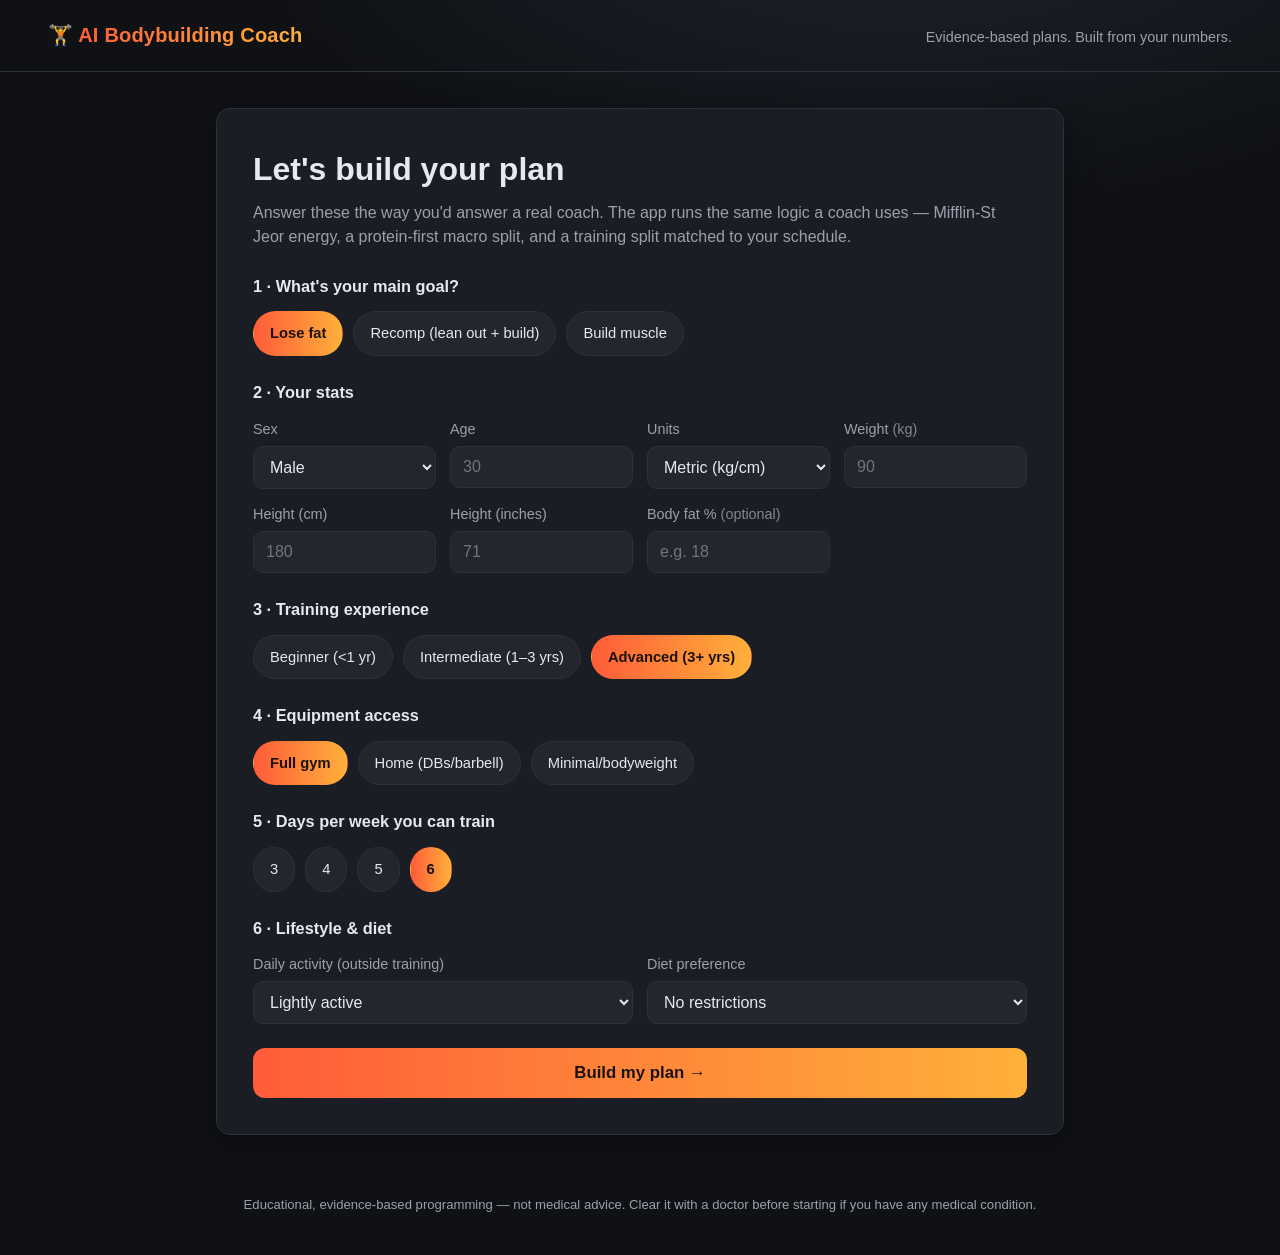
==== index.html @ 111cf2fb "Add interactive coaching app that runs the plan logic from user input Build a runnable web app on to" ====
<!DOCTYPE html>
<html lang="en">
  <head>
    <meta charset="UTF-8" />
    <meta name="viewport" content="width=device-width, initial-scale=1.0" />
    <title>AI Bodybuilding Coach</title>
    <meta
      name="description"
      content="A professional bodybuilding coach in your browser — answer a few questions and get a personalized fat-loss / muscle plan."
    />
    <link
      rel="icon"
      href="data:image/svg+xml,<svg xmlns='http://www.w3.org/2000/svg' viewBox='0 0 100 100'><text y='.9em' font-size='90'>🏋️</text></svg>"
    />
    <link rel="stylesheet" href="styles.css" />
  </head>
  <body>
    <header class="topbar">
      <div class="brand">🏋️ <span>AI Bodybuilding Coach</span></div>
      <div class="tagline">Evidence-based plans. Built from your numbers.</div>
    </header>

    <main class="container">
      <!-- ===================== INTAKE FORM ===================== -->
      <section id="intake" class="card">
        <h1>Let's build your plan</h1>
        <p class="subtitle">
          Answer these the way you'd answer a real coach. The app runs the same
          logic a coach uses — Mifflin-St Jeor energy, a protein-first macro
          split, and a training split matched to your schedule.
        </p>

        <form id="coachForm" novalidate>
          <!-- Goal -->
          <fieldset>
            <legend>1 · What's your main goal?</legend>
            <div class="chips" data-field="goal">
              <label><input type="radio" name="goal" value="cut" checked /><span>Lose fat</span></label>
              <label><input type="radio" name="goal" value="recomp" /><span>Recomp (lean out + build)</span></label>
              <label><input type="radio" name="goal" value="gain" /><span>Build muscle</span></label>
            </div>
          </fieldset>

          <!-- Body stats -->
          <fieldset>
            <legend>2 · Your stats</legend>
            <div class="grid">
              <label class="field">
                <span>Sex</span>
                <select name="sex">
                  <option value="male">Male</option>
                  <option value="female">Female</option>
                </select>
              </label>
              <label class="field">
                <span>Age</span>
                <input type="number" name="age" min="14" max="90" placeholder="30" required />
              </label>
              <label class="field">
                <span>Units</span>
                <select name="units" id="units">
                  <option value="metric">Metric (kg/cm)</option>
                  <option value="imperial">Imperial (lb/in)</option>
                </select>
              </label>
              <label class="field">
                <span>Weight <em id="wUnit">(kg)</em></span>
                <input type="number" name="weight" step="0.1" min="30" placeholder="90" required />
              </label>
              <label class="field metric-only">
                <span>Height (cm)</span>
                <input type="number" name="heightCm" min="120" max="230" placeholder="180" />
              </label>
              <label class="field imperial-only" hidden>
                <span>Height (inches)</span>
                <input type="number" name="heightIn" min="48" max="90" placeholder="71" />
              </label>
              <label class="field">
                <span>Body fat % <em>(optional)</em></span>
                <input type="number" name="bodyFat" min="3" max="60" placeholder="e.g. 18" />
              </label>
            </div>
          </fieldset>

          <!-- Experience -->
          <fieldset>
            <legend>3 · Training experience</legend>
            <div class="chips" data-field="experience">
              <label><input type="radio" name="experience" value="beginner" /><span>Beginner (&lt;1 yr)</span></label>
              <label><input type="radio" name="experience" value="intermediate" /><span>Intermediate (1–3 yrs)</span></label>
              <label><input type="radio" name="experience" value="advanced" checked /><span>Advanced (3+ yrs)</span></label>
            </div>
          </fieldset>

          <!-- Equipment -->
          <fieldset>
            <legend>4 · Equipment access</legend>
            <div class="chips" data-field="equipment">
              <label><input type="radio" name="equipment" value="full" checked /><span>Full gym</span></label>
              <label><input type="radio" name="equipment" value="home" /><span>Home (DBs/barbell)</span></label>
              <label><input type="radio" name="equipment" value="min" /><span>Minimal/bodyweight</span></label>
            </div>
          </fieldset>

          <!-- Days -->
          <fieldset>
            <legend>5 · Days per week you can train</legend>
            <div class="chips" data-field="days">
              <label><input type="radio" name="days" value="3" /><span>3</span></label>
              <label><input type="radio" name="days" value="4" /><span>4</span></label>
              <label><input type="radio" name="days" value="5" /><span>5</span></label>
              <label><input type="radio" name="days" value="6" checked /><span>6</span></label>
            </div>
          </fieldset>

          <!-- Activity + diet -->
          <fieldset>
            <legend>6 · Lifestyle & diet</legend>
            <div class="grid">
              <label class="field">
                <span>Daily activity (outside training)</span>
                <select name="activity">
                  <option value="sedentary">Sedentary (desk job)</option>
                  <option value="light" selected>Lightly active</option>
                  <option value="moderate">Moderately active</option>
                  <option value="high">Very active / physical job</option>
                </select>
              </label>
              <label class="field">
                <span>Diet preference</span>
                <select name="diet">
                  <option value="none">No restrictions</option>
                  <option value="vegetarian">Vegetarian</option>
                  <option value="vegan">Vegan</option>
                  <option value="halal">Halal / other</option>
                </select>
              </label>
            </div>
          </fieldset>

          <button type="submit" class="btn-primary">Build my plan →</button>
          <p id="formError" class="error" hidden></p>
        </form>
      </section>

      <!-- ===================== PLAN OUTPUT ===================== -->
      <section id="plan" class="plan" hidden></section>
    </main>

    <footer class="foot">
      Educational, evidence-based programming — not medical advice. Clear it with
      a doctor before starting if you have any medical condition.
    </footer>

    <script src="js/coach.js"></script>
    <script src="js/app.js"></script>
  </body>
</html>
---- styles.css ----
/* AI Bodybuilding Coach — styles */
:root {
  --bg: #0f1115;
  --surface: #1a1d24;
  --surface-2: #22262f;
  --border: #2c313c;
  --text: #e7e9ee;
  --muted: #9aa1ad;
  --accent: #ff5c39;
  --accent-2: #ffb03a;
  --good: #4ade80;
  --radius: 14px;
  --shadow: 0 8px 30px rgba(0, 0, 0, 0.35);
  font-size: 16px;
}

* { box-sizing: border-box; }

body {
  margin: 0;
  background: radial-gradient(1200px 600px at 70% -10%, #20242e 0%, var(--bg) 55%);
  color: var(--text);
  font-family: -apple-system, BlinkMacSystemFont, "Segoe UI", Roboto, Helvetica, Arial, sans-serif;
  line-height: 1.55;
  min-height: 100vh;
}

.topbar {
  display: flex;
  align-items: baseline;
  justify-content: space-between;
  flex-wrap: wrap;
  gap: 8px;
  padding: 20px clamp(16px, 5vw, 48px);
  border-bottom: 1px solid var(--border);
}
.brand { font-weight: 800; font-size: 1.25rem; letter-spacing: 0.2px; }
.brand span { background: linear-gradient(90deg, var(--accent), var(--accent-2)); -webkit-background-clip: text; background-clip: text; color: transparent; }
.tagline { color: var(--muted); font-size: 0.9rem; }

.container { max-width: 920px; margin: 0 auto; padding: clamp(16px, 4vw, 36px); }

.card, .plan {
  background: var(--surface);
  border: 1px solid var(--border);
  border-radius: var(--radius);
  box-shadow: var(--shadow);
  padding: clamp(20px, 4vw, 36px);
}

h1 { margin: 0 0 6px; font-size: clamp(1.5rem, 4vw, 2rem); }
.subtitle { color: var(--muted); margin: 0 0 24px; }

fieldset { border: none; padding: 0; margin: 0 0 24px; }
legend { font-weight: 700; font-size: 1.02rem; margin-bottom: 12px; padding: 0; }

.grid { display: grid; grid-template-columns: repeat(auto-fit, minmax(180px, 1fr)); gap: 14px; }
.field { display: flex; flex-direction: column; gap: 6px; font-size: 0.9rem; color: var(--muted); }
.field em { color: var(--muted); font-style: normal; opacity: 0.8; }

input, select {
  background: var(--surface-2);
  border: 1px solid var(--border);
  color: var(--text);
  border-radius: 10px;
  padding: 11px 12px;
  font-size: 1rem;
  width: 100%;
}
input:focus, select:focus { outline: 2px solid var(--accent); border-color: transparent; }

/* Chip radios */
.chips { display: flex; flex-wrap: wrap; gap: 10px; }
.chips label {
  position: relative;
  cursor: pointer;
}
.chips input { position: absolute; opacity: 0; inset: 0; cursor: pointer; }
.chips span {
  display: inline-block;
  padding: 10px 16px;
  border: 1px solid var(--border);
  border-radius: 999px;
  background: var(--surface-2);
  color: var(--text);
  font-size: 0.92rem;
  transition: all 0.15s ease;
  user-select: none;
}
.chips input:checked + span {
  background: linear-gradient(90deg, var(--accent), var(--accent-2));
  color: #1a1208;
  font-weight: 700;
  border-color: transparent;
}
.chips input:focus-visible + span { outline: 2px solid #fff4; }

.btn-primary {
  appearance: none;
  border: none;
  cursor: pointer;
  width: 100%;
  padding: 15px;
  border-radius: 12px;
  font-size: 1.05rem;
  font-weight: 800;
  color: #1a1208;
  background: linear-gradient(90deg, var(--accent), var(--accent-2));
  transition: transform 0.1s ease, filter 0.15s ease;
}
.btn-primary:hover { filter: brightness(1.06); }
.btn-primary:active { transform: translateY(1px); }

.error { color: #ff6b6b; margin-top: 12px; font-size: 0.92rem; }

/* ---------- Plan output ---------- */
.plan { margin-top: 24px; }
.plan h2 { margin-top: 0; font-size: 1.6rem; }
.plan h3 { margin: 28px 0 12px; font-size: 1.2rem; border-bottom: 1px solid var(--border); padding-bottom: 8px; }

.phase-banner {
  background: linear-gradient(90deg, rgba(255,92,57,0.15), rgba(255,176,58,0.12));
  border: 1px solid var(--border);
  border-radius: 12px;
  padding: 16px 18px;
  margin-bottom: 22px;
}
.phase-banner .pill {
  display: inline-block; font-size: 0.78rem; font-weight: 800; letter-spacing: 0.5px;
  text-transform: uppercase; color: var(--accent-2); margin-bottom: 4px;
}

.stat-grid { display: grid; grid-template-columns: repeat(auto-fit, minmax(130px, 1fr)); gap: 12px; }
.stat {
  background: var(--surface-2);
  border: 1px solid var(--border);
  border-radius: 12px;
  padding: 14px;
  text-align: center;
}
.stat .num { font-size: 1.5rem; font-weight: 800; line-height: 1.1; }
.stat .num small { font-size: 0.8rem; color: var(--muted); font-weight: 600; }
.stat .lbl { color: var(--muted); font-size: 0.82rem; margin-top: 4px; }
.stat.accent .num { color: var(--accent-2); }

.macro-bar { display: flex; height: 14px; border-radius: 999px; overflow: hidden; margin: 14px 0 6px; border: 1px solid var(--border); }
.macro-bar i { display: block; }
.macro-bar .p { background: #ff5c39; }
.macro-bar .c { background: #ffb03a; }
.macro-bar .f { background: #4ade80; }
.macro-legend { display: flex; gap: 16px; flex-wrap: wrap; color: var(--muted); font-size: 0.85rem; }
.macro-legend b { color: var(--text); }
.dot { display: inline-block; width: 10px; height: 10px; border-radius: 3px; margin-right: 6px; vertical-align: middle; }

table { width: 100%; border-collapse: collapse; margin: 6px 0 4px; font-size: 0.92rem; }
th, td { text-align: left; padding: 9px 10px; border-bottom: 1px solid var(--border); }
th { color: var(--muted); font-weight: 600; font-size: 0.8rem; text-transform: uppercase; letter-spacing: 0.4px; }
td .ex { font-weight: 600; }
td .note { color: var(--muted); font-size: 0.82rem; }

.day-block { background: var(--surface-2); border: 1px solid var(--border); border-radius: 12px; padding: 14px 16px; margin-bottom: 14px; }
.day-block h4 { margin: 0 0 6px; font-size: 1.05rem; color: var(--accent-2); }

.callout { background: var(--surface-2); border-left: 3px solid var(--accent); border-radius: 8px; padding: 12px 14px; color: var(--muted); margin: 12px 0; font-size: 0.92rem; }
.callout b { color: var(--text); }

ul.clean { list-style: none; padding: 0; margin: 8px 0; }
ul.clean li { padding: 9px 0; border-bottom: 1px solid var(--border); }
ul.clean li b { color: var(--text); }
ul.clean li span { color: var(--muted); font-size: 0.9rem; }

.actions { display: flex; gap: 12px; flex-wrap: wrap; margin-top: 26px; }
.btn-ghost {
  cursor: pointer; background: var(--surface-2); color: var(--text);
  border: 1px solid var(--border); border-radius: 10px; padding: 12px 18px; font-size: 0.95rem; font-weight: 600;
}
.btn-ghost:hover { border-color: var(--accent); }

.foot { text-align: center; color: var(--muted); font-size: 0.82rem; padding: 24px 16px 40px; }

@media print {
  .topbar, #intake, .actions, .foot { display: none !important; }
  body { background: #fff; color: #000; }
  .plan { box-shadow: none; border: none; }
}
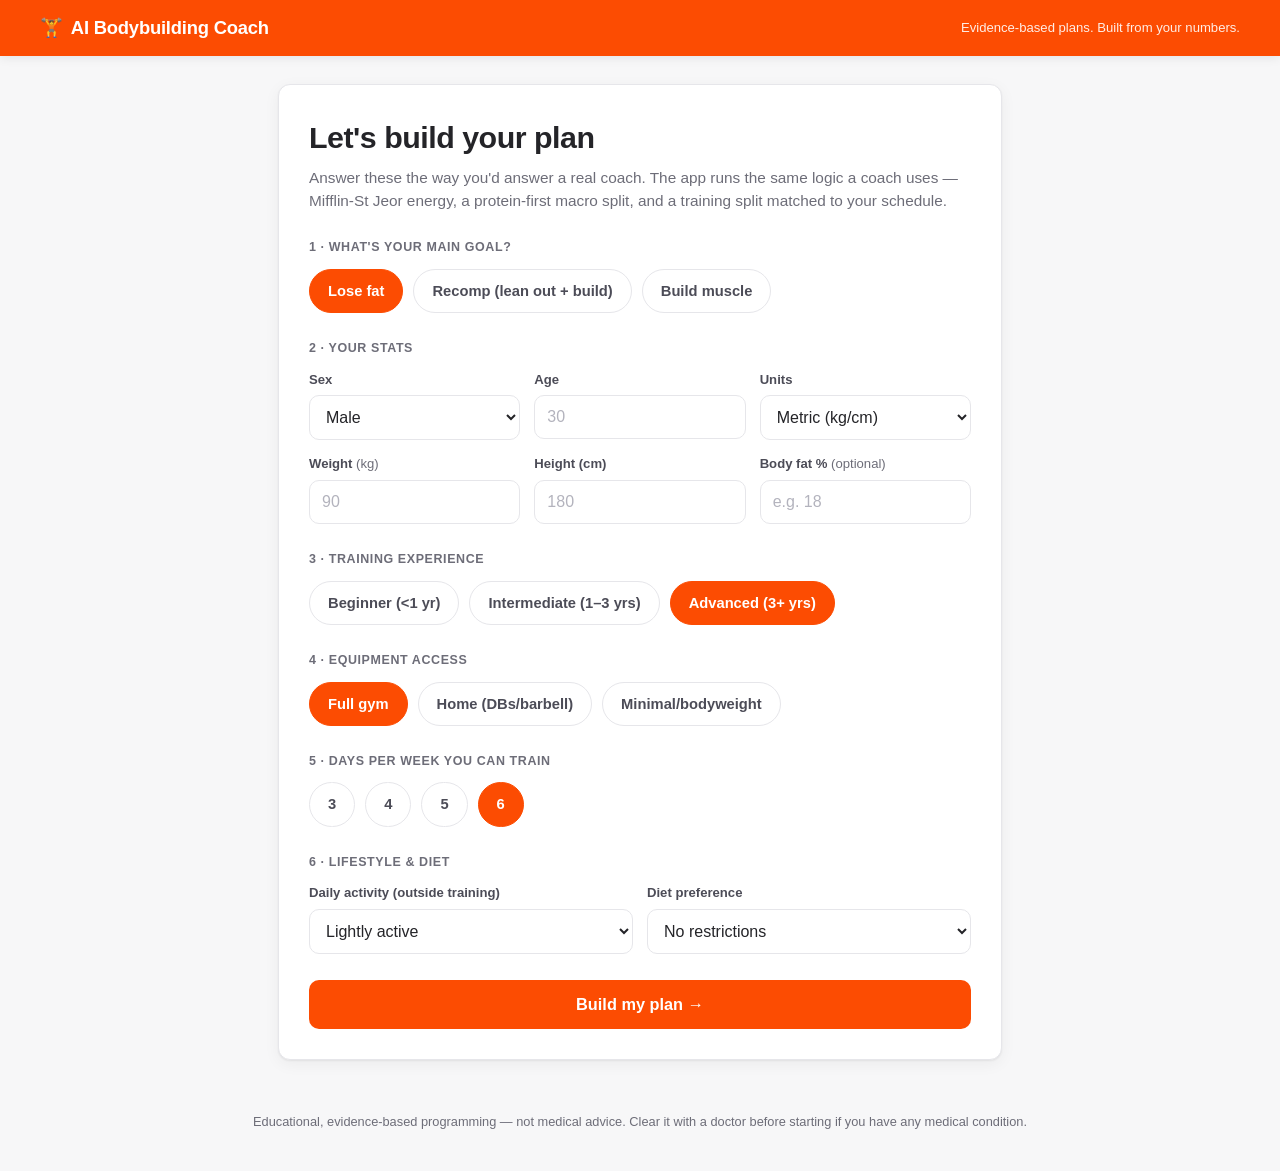
==== commit a68a85c9: "Redesign UI Strava-style and add Fitbit integration UI/UX overhaul to a clean, app-like fitness dash" ====
--- a/index.html
+++ b/index.html
@@ -152,7 +152,9 @@
       a doctor before starting if you have any medical condition.
     </footer>
 
+    <script src="js/fitbit-config.js"></script>
     <script src="js/coach.js"></script>
+    <script src="js/fitbit.js"></script>
     <script src="js/app.js"></script>
   </body>
 </html>
--- a/styles.css
+++ b/styles.css
@@ -1,185 +1,225 @@
-/* AI Bodybuilding Coach — styles */
+/* AI Bodybuilding Coach — Strava-inspired UI
+   Light, clean, card-based, signature orange, big stats, sectioned tabs. */
+
 :root {
-  --bg: #0f1115;
-  --surface: #1a1d24;
-  --surface-2: #22262f;
-  --border: #2c313c;
-  --text: #e7e9ee;
-  --muted: #9aa1ad;
-  --accent: #ff5c39;
-  --accent-2: #ffb03a;
-  --good: #4ade80;
-  --radius: 14px;
-  --shadow: 0 8px 30px rgba(0, 0, 0, 0.35);
+  --orange: #fc4c02;      /* Strava signature orange */
+  --orange-dk: #e34402;
+  --ink: #242428;         /* near-black text */
+  --ink-2: #4c4c57;
+  --muted: #6d6d78;
+  --line: #e6e6ea;
+  --bg: #f7f7f8;
+  --card: #ffffff;
+  --card-2: #fafafb;
+  --good: #17a34a;
+  --radius: 12px;
+  --shadow: 0 1px 2px rgba(0,0,0,0.06), 0 4px 16px rgba(0,0,0,0.05);
   font-size: 16px;
 }
 
 * { box-sizing: border-box; }
-
+[hidden] { display: none !important; }
+
+html, body { margin: 0; }
 body {
-  margin: 0;
-  background: radial-gradient(1200px 600px at 70% -10%, #20242e 0%, var(--bg) 55%);
-  color: var(--text);
+  background: var(--bg);
+  color: var(--ink);
   font-family: -apple-system, BlinkMacSystemFont, "Segoe UI", Roboto, Helvetica, Arial, sans-serif;
-  line-height: 1.55;
+  line-height: 1.5;
   min-height: 100vh;
-}
-
+  -webkit-font-smoothing: antialiased;
+}
+
+/* ---------------- Top app bar ---------------- */
 .topbar {
+  position: sticky;
+  top: 0;
+  z-index: 20;
+  background: var(--orange);
+  color: #fff;
   display: flex;
-  align-items: baseline;
+  align-items: center;
   justify-content: space-between;
-  flex-wrap: wrap;
-  gap: 8px;
-  padding: 20px clamp(16px, 5vw, 48px);
-  border-bottom: 1px solid var(--border);
-}
-.brand { font-weight: 800; font-size: 1.25rem; letter-spacing: 0.2px; }
-.brand span { background: linear-gradient(90deg, var(--accent), var(--accent-2)); -webkit-background-clip: text; background-clip: text; color: transparent; }
-.tagline { color: var(--muted); font-size: 0.9rem; }
-
-.container { max-width: 920px; margin: 0 auto; padding: clamp(16px, 4vw, 36px); }
-
-.card, .plan {
-  background: var(--surface);
-  border: 1px solid var(--border);
+  padding: 14px clamp(16px, 5vw, 40px);
+  box-shadow: 0 2px 10px rgba(0,0,0,0.08);
+}
+.brand { font-weight: 800; font-size: 1.15rem; letter-spacing: -0.2px; display: flex; align-items: center; gap: 8px; }
+.tagline { color: rgba(255,255,255,0.9); font-size: 0.82rem; font-weight: 500; }
+
+.container { max-width: 780px; margin: 0 auto; padding: clamp(16px, 4vw, 28px); }
+
+/* ---------------- Cards ---------------- */
+.card {
+  background: var(--card);
+  border: 1px solid var(--line);
   border-radius: var(--radius);
   box-shadow: var(--shadow);
-  padding: clamp(20px, 4vw, 36px);
-}
-
-h1 { margin: 0 0 6px; font-size: clamp(1.5rem, 4vw, 2rem); }
-.subtitle { color: var(--muted); margin: 0 0 24px; }
-
-fieldset { border: none; padding: 0; margin: 0 0 24px; }
-legend { font-weight: 700; font-size: 1.02rem; margin-bottom: 12px; padding: 0; }
-
-.grid { display: grid; grid-template-columns: repeat(auto-fit, minmax(180px, 1fr)); gap: 14px; }
-.field { display: flex; flex-direction: column; gap: 6px; font-size: 0.9rem; color: var(--muted); }
-.field em { color: var(--muted); font-style: normal; opacity: 0.8; }
+  padding: clamp(20px, 4vw, 30px);
+}
+
+h1 { margin: 0 0 6px; font-size: clamp(1.5rem, 4vw, 1.9rem); letter-spacing: -0.5px; }
+.subtitle { color: var(--muted); margin: 0 0 26px; font-size: 0.96rem; }
+
+/* ---------------- Form ---------------- */
+fieldset { border: none; padding: 0; margin: 0 0 26px; }
+legend {
+  font-weight: 800; font-size: 0.78rem; letter-spacing: 0.6px; text-transform: uppercase;
+  color: var(--muted); margin-bottom: 12px; padding: 0;
+}
+.grid { display: grid; grid-template-columns: repeat(auto-fit, minmax(160px, 1fr)); gap: 14px; }
+.field { display: flex; flex-direction: column; gap: 6px; font-size: 0.82rem; font-weight: 600; color: var(--ink-2); }
+.field em { color: var(--muted); font-style: normal; font-weight: 500; }
 
 input, select {
-  background: var(--surface-2);
-  border: 1px solid var(--border);
-  color: var(--text);
+  background: #fff;
+  border: 1.5px solid var(--line);
+  color: var(--ink);
   border-radius: 10px;
-  padding: 11px 12px;
+  padding: 12px 12px;
   font-size: 1rem;
   width: 100%;
-}
-input:focus, select:focus { outline: 2px solid var(--accent); border-color: transparent; }
+  transition: border-color 0.15s ease, box-shadow 0.15s ease;
+}
+input::placeholder { color: #b3b3bd; }
+input:focus, select:focus { outline: none; border-color: var(--orange); box-shadow: 0 0 0 3px rgba(252,76,2,0.12); }
 
 /* Chip radios */
 .chips { display: flex; flex-wrap: wrap; gap: 10px; }
-.chips label {
-  position: relative;
-  cursor: pointer;
-}
+.chips label { position: relative; cursor: pointer; }
 .chips input { position: absolute; opacity: 0; inset: 0; cursor: pointer; }
 .chips span {
-  display: inline-block;
-  padding: 10px 16px;
-  border: 1px solid var(--border);
-  border-radius: 999px;
-  background: var(--surface-2);
-  color: var(--text);
-  font-size: 0.92rem;
+  display: inline-block; padding: 10px 18px; border: 1.5px solid var(--line);
+  border-radius: 999px; background: #fff; color: var(--ink-2); font-size: 0.92rem;
+  font-weight: 600; transition: all 0.15s ease; user-select: none;
+}
+.chips label:hover span { border-color: #c9c9d1; }
+.chips input:checked + span { background: var(--orange); color: #fff; border-color: var(--orange); }
+.chips input:focus-visible + span { box-shadow: 0 0 0 3px rgba(252,76,2,0.25); }
+
+.btn-primary {
+  appearance: none; border: none; cursor: pointer; width: 100%; padding: 15px;
+  border-radius: 10px; font-size: 1.02rem; font-weight: 800; color: #fff;
+  background: var(--orange); transition: background 0.15s ease, transform 0.08s ease;
+}
+.btn-primary:hover { background: var(--orange-dk); }
+.btn-primary:active { transform: translateY(1px); }
+.error { color: #d1382c; margin-top: 12px; font-size: 0.92rem; font-weight: 600; }
+
+/* ---------------- Plan header (hero) ---------------- */
+.plan-hero {
+  background: var(--card); border: 1px solid var(--line); border-radius: var(--radius);
+  box-shadow: var(--shadow); padding: 22px clamp(18px, 4vw, 28px); margin-bottom: 14px;
+}
+.plan-hero .goal { font-size: clamp(1.4rem, 4vw, 1.75rem); font-weight: 800; letter-spacing: -0.5px; margin: 6px 0 4px; }
+.phase-chip {
+  display: inline-block; background: rgba(252,76,2,0.1); color: var(--orange-dk);
+  font-size: 0.72rem; font-weight: 800; letter-spacing: 0.6px; text-transform: uppercase;
+  padding: 5px 11px; border-radius: 999px;
+}
+.athlete-line { color: var(--muted); font-size: 0.9rem; margin-top: 6px; }
+.phase-summary { color: var(--ink-2); font-size: 0.95rem; margin-top: 12px; padding-top: 14px; border-top: 1px solid var(--line); }
+
+/* ---------------- Tabs ---------------- */
+.tabs {
+  display: flex; gap: 4px; background: var(--card); border: 1px solid var(--line);
+  border-radius: 999px; padding: 5px; margin-bottom: 16px; position: sticky; top: 64px; z-index: 10;
+  box-shadow: var(--shadow); overflow-x: auto;
+}
+.tabs button {
+  flex: 1; white-space: nowrap; cursor: pointer; border: none; background: transparent;
+  color: var(--muted); font-weight: 700; font-size: 0.9rem; padding: 10px 14px; border-radius: 999px;
   transition: all 0.15s ease;
-  user-select: none;
-}
-.chips input:checked + span {
-  background: linear-gradient(90deg, var(--accent), var(--accent-2));
-  color: #1a1208;
-  font-weight: 700;
-  border-color: transparent;
-}
-.chips input:focus-visible + span { outline: 2px solid #fff4; }
-
-.btn-primary {
-  appearance: none;
-  border: none;
-  cursor: pointer;
-  width: 100%;
-  padding: 15px;
-  border-radius: 12px;
-  font-size: 1.05rem;
-  font-weight: 800;
-  color: #1a1208;
-  background: linear-gradient(90deg, var(--accent), var(--accent-2));
-  transition: transform 0.1s ease, filter 0.15s ease;
-}
-.btn-primary:hover { filter: brightness(1.06); }
-.btn-primary:active { transform: translateY(1px); }
-
-.error { color: #ff6b6b; margin-top: 12px; font-size: 0.92rem; }
-
-/* ---------- Plan output ---------- */
-.plan { margin-top: 24px; }
-.plan h2 { margin-top: 0; font-size: 1.6rem; }
-.plan h3 { margin: 28px 0 12px; font-size: 1.2rem; border-bottom: 1px solid var(--border); padding-bottom: 8px; }
-
-.phase-banner {
-  background: linear-gradient(90deg, rgba(255,92,57,0.15), rgba(255,176,58,0.12));
-  border: 1px solid var(--border);
-  border-radius: 12px;
-  padding: 16px 18px;
-  margin-bottom: 22px;
-}
-.phase-banner .pill {
-  display: inline-block; font-size: 0.78rem; font-weight: 800; letter-spacing: 0.5px;
-  text-transform: uppercase; color: var(--accent-2); margin-bottom: 4px;
-}
-
-.stat-grid { display: grid; grid-template-columns: repeat(auto-fit, minmax(130px, 1fr)); gap: 12px; }
-.stat {
-  background: var(--surface-2);
-  border: 1px solid var(--border);
-  border-radius: 12px;
-  padding: 14px;
-  text-align: center;
-}
-.stat .num { font-size: 1.5rem; font-weight: 800; line-height: 1.1; }
-.stat .num small { font-size: 0.8rem; color: var(--muted); font-weight: 600; }
-.stat .lbl { color: var(--muted); font-size: 0.82rem; margin-top: 4px; }
-.stat.accent .num { color: var(--accent-2); }
-
-.macro-bar { display: flex; height: 14px; border-radius: 999px; overflow: hidden; margin: 14px 0 6px; border: 1px solid var(--border); }
+}
+.tabs button:hover { color: var(--ink); }
+.tabs button.active { background: var(--orange); color: #fff; }
+
+.panel { display: flex; flex-direction: column; gap: 14px; animation: fade 0.25s ease; }
+@keyframes fade { from { opacity: 0; transform: translateY(6px); } to { opacity: 1; transform: none; } }
+
+.section-title { font-size: 0.78rem; font-weight: 800; letter-spacing: 0.6px; text-transform: uppercase; color: var(--muted); margin: 2px 0 -2px; }
+
+/* ---------------- Strava-style stat row ---------------- */
+.stat-row {
+  display: flex; background: var(--card); border: 1px solid var(--line);
+  border-radius: var(--radius); box-shadow: var(--shadow); overflow: hidden;
+}
+.stat-row .stat { flex: 1; padding: 18px 14px; text-align: center; border-right: 1px solid var(--line); }
+.stat-row .stat:last-child { border-right: none; }
+.stat .num { font-size: 1.6rem; font-weight: 800; letter-spacing: -0.5px; line-height: 1.05; }
+.stat .num small { font-size: 0.8rem; font-weight: 700; color: var(--muted); }
+.stat .lbl { color: var(--muted); font-size: 0.68rem; font-weight: 700; letter-spacing: 0.5px; text-transform: uppercase; margin-top: 6px; }
+.stat.hero-stat .num { color: var(--orange); }
+
+.stat-grid { display: grid; grid-template-columns: repeat(auto-fit, minmax(120px, 1fr)); gap: 12px; }
+.stat-grid .stat {
+  background: var(--card); border: 1px solid var(--line); border-radius: var(--radius);
+  box-shadow: var(--shadow); padding: 16px 12px; text-align: center;
+}
+
+/* Macro bar */
+.macro-bar { display: flex; height: 12px; border-radius: 999px; overflow: hidden; margin: 4px 0; }
 .macro-bar i { display: block; }
-.macro-bar .p { background: #ff5c39; }
-.macro-bar .c { background: #ffb03a; }
-.macro-bar .f { background: #4ade80; }
-.macro-legend { display: flex; gap: 16px; flex-wrap: wrap; color: var(--muted); font-size: 0.85rem; }
-.macro-legend b { color: var(--text); }
+.macro-bar .p { background: var(--orange); }
+.macro-bar .c { background: #f7b500; }
+.macro-bar .f { background: var(--good); }
+.macro-legend { display: flex; gap: 16px; flex-wrap: wrap; color: var(--muted); font-size: 0.85rem; font-weight: 600; }
+.macro-legend b { color: var(--ink); }
 .dot { display: inline-block; width: 10px; height: 10px; border-radius: 3px; margin-right: 6px; vertical-align: middle; }
 
-table { width: 100%; border-collapse: collapse; margin: 6px 0 4px; font-size: 0.92rem; }
-th, td { text-align: left; padding: 9px 10px; border-bottom: 1px solid var(--border); }
-th { color: var(--muted); font-weight: 600; font-size: 0.8rem; text-transform: uppercase; letter-spacing: 0.4px; }
-td .ex { font-weight: 600; }
-td .note { color: var(--muted); font-size: 0.82rem; }
-
-.day-block { background: var(--surface-2); border: 1px solid var(--border); border-radius: 12px; padding: 14px 16px; margin-bottom: 14px; }
-.day-block h4 { margin: 0 0 6px; font-size: 1.05rem; color: var(--accent-2); }
-
-.callout { background: var(--surface-2); border-left: 3px solid var(--accent); border-radius: 8px; padding: 12px 14px; color: var(--muted); margin: 12px 0; font-size: 0.92rem; }
-.callout b { color: var(--text); }
-
-ul.clean { list-style: none; padding: 0; margin: 8px 0; }
-ul.clean li { padding: 9px 0; border-bottom: 1px solid var(--border); }
-ul.clean li b { color: var(--text); }
-ul.clean li span { color: var(--muted); font-size: 0.9rem; }
-
-.actions { display: flex; gap: 12px; flex-wrap: wrap; margin-top: 26px; }
+/* ---------------- Workout day cards ---------------- */
+.day-card { background: var(--card); border: 1px solid var(--line); border-radius: var(--radius); box-shadow: var(--shadow); overflow: hidden; }
+.day-card > h4 {
+  margin: 0; padding: 14px 18px; font-size: 1rem; font-weight: 800; color: #fff;
+  background: var(--orange); display: flex; align-items: center; gap: 8px;
+}
+.exs { padding: 6px 18px 12px; }
+.ex-row { display: flex; align-items: baseline; justify-content: space-between; gap: 12px; padding: 12px 0; border-bottom: 1px solid var(--line); }
+.ex-row:last-child { border-bottom: none; }
+.ex-row .ex-name { font-weight: 700; font-size: 0.95rem; }
+.ex-row .ex-note { color: var(--muted); font-size: 0.8rem; margin-top: 2px; }
+.ex-row .ex-prescription { flex: 0 0 auto; text-align: right; font-weight: 700; font-size: 0.9rem; color: var(--ink); white-space: nowrap; }
+.ex-row .ex-prescription small { display: block; color: var(--muted); font-weight: 600; font-size: 0.72rem; }
+
+/* Info list & callouts */
+.info-card { background: var(--card); border: 1px solid var(--line); border-radius: var(--radius); box-shadow: var(--shadow); padding: 18px 20px; }
+.info-card h3 { margin: 0 0 12px; font-size: 1.05rem; }
+ul.clean { list-style: none; padding: 0; margin: 0; }
+ul.clean li { padding: 11px 0; border-bottom: 1px solid var(--line); font-size: 0.92rem; }
+ul.clean li:last-child { border-bottom: none; }
+ul.clean li b { color: var(--ink); }
+ul.clean li span { color: var(--muted); }
+.callout { background: var(--card-2); border-left: 3px solid var(--orange); border-radius: 8px; padding: 12px 14px; color: var(--ink-2); font-size: 0.9rem; }
+.callout b { color: var(--ink); }
+
+/* Fitbit connect card */
+.fitbit-card { background: var(--card); border: 1px solid var(--line); border-radius: var(--radius); box-shadow: var(--shadow); padding: 20px; }
+.fitbit-card .fb-head { display: flex; align-items: center; gap: 10px; font-weight: 800; font-size: 1.05rem; margin-bottom: 6px; }
+.fitbit-card .fb-teal { color: #00b0b9; }
+.btn-fitbit {
+  appearance: none; cursor: pointer; border: none; background: #00b0b9; color: #fff;
+  font-weight: 800; font-size: 0.95rem; padding: 12px 18px; border-radius: 10px; margin-top: 12px;
+}
+.btn-fitbit:hover { filter: brightness(0.95); }
+.fb-note { color: var(--muted); font-size: 0.85rem; margin-top: 10px; }
+
+.actions { display: flex; gap: 12px; flex-wrap: wrap; margin-top: 6px; }
 .btn-ghost {
-  cursor: pointer; background: var(--surface-2); color: var(--text);
-  border: 1px solid var(--border); border-radius: 10px; padding: 12px 18px; font-size: 0.95rem; font-weight: 600;
-}
-.btn-ghost:hover { border-color: var(--accent); }
-
-.foot { text-align: center; color: var(--muted); font-size: 0.82rem; padding: 24px 16px 40px; }
+  cursor: pointer; background: #fff; color: var(--ink); border: 1.5px solid var(--line);
+  border-radius: 10px; padding: 12px 18px; font-size: 0.92rem; font-weight: 700; flex: 1;
+}
+.btn-ghost:hover { border-color: var(--orange); color: var(--orange); }
+
+.foot { text-align: center; color: var(--muted); font-size: 0.8rem; padding: 24px 16px 40px; }
+
+@media (max-width: 480px) {
+  .stat-row { flex-wrap: wrap; }
+  .stat-row .stat { flex: 1 1 33%; border-bottom: 1px solid var(--line); }
+}
 
 @media print {
-  .topbar, #intake, .actions, .foot { display: none !important; }
-  body { background: #fff; color: #000; }
-  .plan { box-shadow: none; border: none; }
-}
+  .topbar, #intake, .tabs, .actions, .foot, .btn-fitbit { display: none !important; }
+  .panel { display: flex !important; }
+  .panel[hidden] { display: flex !important; }
+  body { background: #fff; }
+  .card, .day-card, .info-card, .stat-row, .plan-hero { box-shadow: none; }
+}
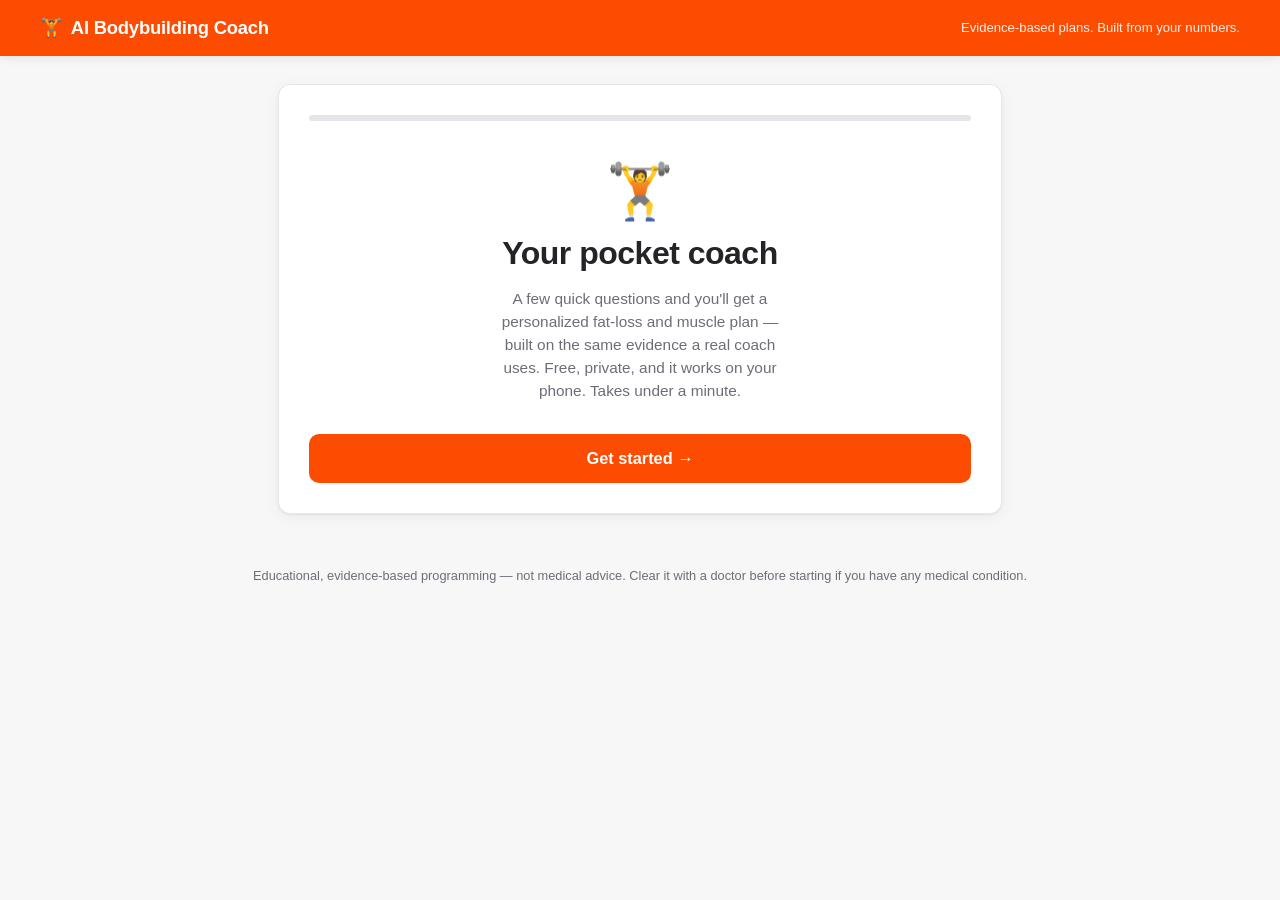
==== commit 74d99cc4: "Phase 1b: step-by-step onboarding wizard Replace the single long intake form with a progressive 5-st" ====
--- a/index.html
+++ b/index.html
@@ -2,16 +2,23 @@
 <html lang="en">
   <head>
     <meta charset="UTF-8" />
-    <meta name="viewport" content="width=device-width, initial-scale=1.0" />
+    <meta name="viewport" content="width=device-width, initial-scale=1.0, viewport-fit=cover" />
     <title>AI Bodybuilding Coach</title>
     <meta
       name="description"
       content="A professional bodybuilding coach in your browser — answer a few questions and get a personalized fat-loss / muscle plan."
     />
-    <link
-      rel="icon"
-      href="data:image/svg+xml,<svg xmlns='http://www.w3.org/2000/svg' viewBox='0 0 100 100'><text y='.9em' font-size='90'>🏋️</text></svg>"
-    />
+
+    <!-- PWA: installable, offline, iPhone home-screen app -->
+    <link rel="manifest" href="manifest.webmanifest" />
+    <meta name="theme-color" content="#fc4c02" />
+    <link rel="icon" href="icons/icon-192.png" />
+    <link rel="apple-touch-icon" href="icons/apple-touch-icon.png" />
+    <meta name="mobile-web-app-capable" content="yes" />
+    <meta name="apple-mobile-web-app-capable" content="yes" />
+    <meta name="apple-mobile-web-app-status-bar-style" content="black-translucent" />
+    <meta name="apple-mobile-web-app-title" content="Coach" />
+
     <link rel="stylesheet" href="styles.css" />
   </head>
   <body>
@@ -21,29 +28,37 @@
     </header>
 
     <main class="container">
-      <!-- ===================== INTAKE FORM ===================== -->
-      <section id="intake" class="card">
-        <h1>Let's build your plan</h1>
-        <p class="subtitle">
-          Answer these the way you'd answer a real coach. The app runs the same
-          logic a coach uses — Mifflin-St Jeor energy, a protein-first macro
-          split, and a training split matched to your schedule.
-        </p>
+      <!-- ===================== ONBOARDING WIZARD ===================== -->
+      <section id="intake" class="card wizard">
+        <div class="wiz-progress"><div class="wiz-progress-bar" id="wizBar"></div></div>
 
         <form id="coachForm" novalidate>
-          <!-- Goal -->
-          <fieldset>
-            <legend>1 · What's your main goal?</legend>
-            <div class="chips" data-field="goal">
-              <label><input type="radio" name="goal" value="cut" checked /><span>Lose fat</span></label>
-              <label><input type="radio" name="goal" value="recomp" /><span>Recomp (lean out + build)</span></label>
-              <label><input type="radio" name="goal" value="gain" /><span>Build muscle</span></label>
+          <!-- Step 0: Welcome -->
+          <div class="step" data-step="0">
+            <div class="welcome">
+              <div class="welcome-emoji">🏋️</div>
+              <h1>Your pocket coach</h1>
+              <p class="subtitle">
+                A few quick questions and you'll get a personalized fat-loss and
+                muscle plan — built on the same evidence a real coach uses. Free,
+                private, and it works on your phone. Takes under a minute.
+              </p>
             </div>
-          </fieldset>
+          </div>
 
-          <!-- Body stats -->
-          <fieldset>
-            <legend>2 · Your stats</legend>
+          <!-- Step 1: Goal -->
+          <div class="step" data-step="1" hidden>
+            <h2 class="step-title">What's your main goal?</h2>
+            <div class="chips stacked" data-field="goal">
+              <label><input type="radio" name="goal" value="cut" checked /><span>🔥 Lose fat</span></label>
+              <label><input type="radio" name="goal" value="recomp" /><span>♻️ Recomp — lean out + build</span></label>
+              <label><input type="radio" name="goal" value="gain" /><span>💪 Build muscle</span></label>
+            </div>
+          </div>
+
+          <!-- Step 2: Stats -->
+          <div class="step" data-step="2" hidden>
+            <h2 class="step-title">Your stats</h2>
             <div class="grid">
               <label class="field">
                 <span>Sex</span>
@@ -80,42 +95,41 @@
                 <input type="number" name="bodyFat" min="3" max="60" placeholder="e.g. 18" />
               </label>
             </div>
-          </fieldset>
+          </div>
 
-          <!-- Experience -->
-          <fieldset>
-            <legend>3 · Training experience</legend>
-            <div class="chips" data-field="experience">
-              <label><input type="radio" name="experience" value="beginner" /><span>Beginner (&lt;1 yr)</span></label>
-              <label><input type="radio" name="experience" value="intermediate" /><span>Intermediate (1–3 yrs)</span></label>
-              <label><input type="radio" name="experience" value="advanced" checked /><span>Advanced (3+ yrs)</span></label>
-            </div>
-          </fieldset>
+          <!-- Step 3: Training -->
+          <div class="step" data-step="3" hidden>
+            <h2 class="step-title">How you train</h2>
+            <fieldset>
+              <legend>Experience</legend>
+              <div class="chips" data-field="experience">
+                <label><input type="radio" name="experience" value="beginner" /><span>Beginner (&lt;1 yr)</span></label>
+                <label><input type="radio" name="experience" value="intermediate" /><span>Intermediate</span></label>
+                <label><input type="radio" name="experience" value="advanced" checked /><span>Advanced (3+ yrs)</span></label>
+              </div>
+            </fieldset>
+            <fieldset>
+              <legend>Days per week</legend>
+              <div class="chips" data-field="days">
+                <label><input type="radio" name="days" value="3" /><span>3</span></label>
+                <label><input type="radio" name="days" value="4" /><span>4</span></label>
+                <label><input type="radio" name="days" value="5" /><span>5</span></label>
+                <label><input type="radio" name="days" value="6" checked /><span>6</span></label>
+              </div>
+            </fieldset>
+            <fieldset>
+              <legend>Equipment</legend>
+              <div class="chips" data-field="equipment">
+                <label><input type="radio" name="equipment" value="full" checked /><span>Full gym</span></label>
+                <label><input type="radio" name="equipment" value="home" /><span>Home</span></label>
+                <label><input type="radio" name="equipment" value="min" /><span>Minimal</span></label>
+              </div>
+            </fieldset>
+          </div>
 
-          <!-- Equipment -->
-          <fieldset>
-            <legend>4 · Equipment access</legend>
-            <div class="chips" data-field="equipment">
-              <label><input type="radio" name="equipment" value="full" checked /><span>Full gym</span></label>
-              <label><input type="radio" name="equipment" value="home" /><span>Home (DBs/barbell)</span></label>
-              <label><input type="radio" name="equipment" value="min" /><span>Minimal/bodyweight</span></label>
-            </div>
-          </fieldset>
-
-          <!-- Days -->
-          <fieldset>
-            <legend>5 · Days per week you can train</legend>
-            <div class="chips" data-field="days">
-              <label><input type="radio" name="days" value="3" /><span>3</span></label>
-              <label><input type="radio" name="days" value="4" /><span>4</span></label>
-              <label><input type="radio" name="days" value="5" /><span>5</span></label>
-              <label><input type="radio" name="days" value="6" checked /><span>6</span></label>
-            </div>
-          </fieldset>
-
-          <!-- Activity + diet -->
-          <fieldset>
-            <legend>6 · Lifestyle & diet</legend>
+          <!-- Step 4: Lifestyle & diet -->
+          <div class="step" data-step="4" hidden>
+            <h2 class="step-title">Lifestyle &amp; diet <em class="opt">(optional)</em></h2>
             <div class="grid">
               <label class="field">
                 <span>Daily activity (outside training)</span>
@@ -136,10 +150,14 @@
                 </select>
               </label>
             </div>
-          </fieldset>
+          </div>
 
-          <button type="submit" class="btn-primary">Build my plan →</button>
           <p id="formError" class="error" hidden></p>
+
+          <div class="wiz-nav">
+            <button type="button" class="btn-ghost" id="wizBack" hidden>← Back</button>
+            <button type="button" class="btn-primary" id="wizNext">Get started →</button>
+          </div>
         </form>
       </section>
 
@@ -154,7 +172,16 @@
 
     <script src="js/fitbit-config.js"></script>
     <script src="js/coach.js"></script>
+    <script src="js/store.js"></script>
     <script src="js/fitbit.js"></script>
     <script src="js/app.js"></script>
+    <script>
+      // Register the service worker for offline / installable PWA support.
+      if ('serviceWorker' in navigator) {
+        window.addEventListener('load', () => {
+          navigator.serviceWorker.register('sw.js').catch((e) => console.warn('SW registration failed:', e));
+        });
+      }
+    </script>
   </body>
 </html>
--- a/styles.css
+++ b/styles.css
@@ -60,6 +60,28 @@
 h1 { margin: 0 0 6px; font-size: clamp(1.5rem, 4vw, 1.9rem); letter-spacing: -0.5px; }
 .subtitle { color: var(--muted); margin: 0 0 26px; font-size: 0.96rem; }
 
+/* ---------------- Onboarding wizard ---------------- */
+.wizard { overflow: hidden; }
+.wiz-progress { height: 6px; background: var(--line); border-radius: 999px; margin-bottom: 24px; overflow: hidden; }
+.wiz-progress-bar { height: 100%; width: 0; background: var(--orange); border-radius: 999px; transition: width 0.35s ease; }
+
+.step { animation: fade 0.28s ease; min-height: 240px; }
+.step-title { font-size: clamp(1.3rem, 4vw, 1.6rem); letter-spacing: -0.4px; margin: 0 0 18px; }
+.step-title .opt { font-style: normal; font-size: 0.85rem; font-weight: 600; color: var(--muted); }
+
+.welcome { text-align: center; padding: 20px 4px 8px; }
+.welcome-emoji { font-size: 3.4rem; line-height: 1; margin-bottom: 10px; }
+.welcome h1 { font-size: clamp(1.6rem, 5vw, 2rem); margin: 0 0 10px; }
+.welcome .subtitle { margin: 0 auto; max-width: 34ch; }
+
+.chips.stacked { flex-direction: column; }
+.chips.stacked label { width: 100%; }
+.chips.stacked span { display: block; width: 100%; padding: 16px 18px; font-size: 1rem; text-align: left; border-radius: 12px; }
+
+.wiz-nav { display: flex; gap: 12px; margin-top: 24px; }
+.wiz-nav .btn-primary { flex: 1; }
+.wiz-nav .btn-ghost { flex: 0 0 auto; }
+
 /* ---------------- Form ---------------- */
 fieldset { border: none; padding: 0; margin: 0 0 26px; }
 legend {
@@ -202,6 +224,54 @@
 .btn-fitbit:hover { filter: brightness(0.95); }
 .fb-note { color: var(--muted); font-size: 0.85rem; margin-top: 10px; }
 
+/* ---------------- Loggers (food / weight / lifts) ---------------- */
+.logger-head { display: flex; align-items: center; justify-content: space-between; margin-bottom: 12px; }
+.logger-head h3 { margin: 0; font-size: 1.05rem; }
+.logger-head .today { color: var(--muted); font-size: 0.8rem; font-weight: 600; }
+
+/* progress bars for calories / protein */
+.prog { margin: 10px 0; }
+.prog .prog-top { display: flex; justify-content: space-between; font-size: 0.85rem; font-weight: 700; margin-bottom: 5px; }
+.prog .prog-top .rem { color: var(--muted); font-weight: 600; }
+.prog .track { height: 10px; background: var(--line); border-radius: 999px; overflow: hidden; }
+.prog .fill { height: 100%; border-radius: 999px; transition: width 0.3s ease; }
+.prog .fill.kcal { background: var(--orange); }
+.prog .fill.prot { background: var(--good); }
+.prog .fill.over { background: #d1382c; }
+
+/* inline add form */
+.log-form { display: flex; gap: 8px; flex-wrap: wrap; margin-top: 12px; }
+.log-form input { flex: 1; min-width: 0; padding: 10px; font-size: 0.92rem; }
+.log-form input.sm { flex: 0 0 74px; }
+.log-form button { flex: 0 0 auto; cursor: pointer; border: none; background: var(--orange); color: #fff; font-weight: 800; border-radius: 10px; padding: 0 16px; font-size: 1.1rem; }
+.log-form button:hover { background: var(--orange-dk); }
+
+/* logged entries list */
+.entries { list-style: none; padding: 0; margin: 12px 0 0; }
+.entries li { display: flex; align-items: center; justify-content: space-between; padding: 9px 0; border-bottom: 1px solid var(--line); font-size: 0.9rem; }
+.entries li:last-child { border-bottom: none; }
+.entries .meta { color: var(--muted); font-size: 0.82rem; }
+.entries .del { cursor: pointer; color: #c4c4cc; border: none; background: none; font-size: 1.1rem; padding: 0 4px; }
+.entries .del:hover { color: #d1382c; }
+.empty { color: var(--muted); font-size: 0.88rem; padding: 8px 0; }
+
+/* weight trend chart */
+.chart-wrap { margin-top: 8px; }
+.chart-wrap svg { width: 100%; height: auto; display: block; }
+.trend-pill { display: inline-block; font-size: 0.8rem; font-weight: 800; padding: 4px 10px; border-radius: 999px; }
+.trend-pill.down { background: rgba(23,163,74,0.12); color: var(--good); }
+.trend-pill.up { background: rgba(209,56,44,0.1); color: #d1382c; }
+.trend-pill.flat { background: var(--line); color: var(--muted); }
+
+/* per-exercise lift logger */
+.ex-log { display: flex; align-items: center; gap: 6px; margin-top: 8px; }
+.ex-log input { flex: 0 0 58px; padding: 7px 8px; font-size: 0.85rem; text-align: center; }
+.ex-log button { cursor: pointer; border: none; background: var(--ink); color: #fff; font-weight: 700; font-size: 0.8rem; border-radius: 8px; padding: 8px 12px; }
+.ex-log button:hover { background: #000; }
+.ex-log .last { color: var(--muted); font-size: 0.78rem; margin-left: auto; text-align: right; }
+.ex-log .last b { color: var(--good); }
+.ex-log .x { font-size: 0.8rem; color: var(--muted); }
+
 .actions { display: flex; gap: 12px; flex-wrap: wrap; margin-top: 6px; }
 .btn-ghost {
   cursor: pointer; background: #fff; color: var(--ink); border: 1.5px solid var(--line);
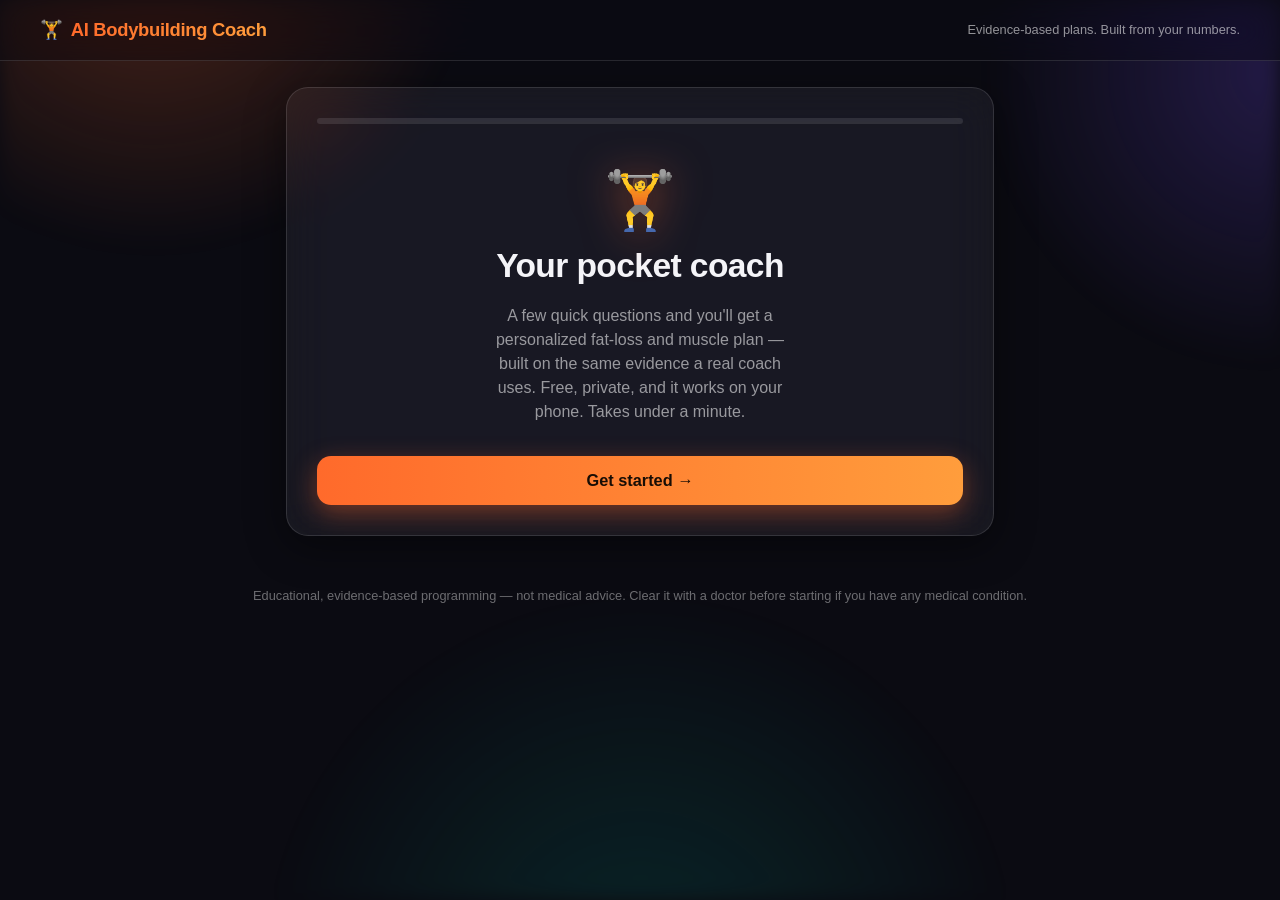
==== commit dc84482f: "Redesign: glassmorphism dark UI Full visual overhaul to a frosted-glass dark theme per the design di" ====
--- a/index.html
+++ b/index.html
@@ -11,7 +11,7 @@
 
     <!-- PWA: installable, offline, iPhone home-screen app -->
     <link rel="manifest" href="manifest.webmanifest" />
-    <meta name="theme-color" content="#fc4c02" />
+    <meta name="theme-color" content="#0b0b12" />
     <link rel="icon" href="icons/icon-192.png" />
     <link rel="apple-touch-icon" href="icons/apple-touch-icon.png" />
     <meta name="mobile-web-app-capable" content="yes" />
--- a/styles.css
+++ b/styles.css
@@ -1,295 +1,345 @@
-/* AI Bodybuilding Coach — Strava-inspired UI
-   Light, clean, card-based, signature orange, big stats, sectioned tabs. */
+/* AI Bodybuilding Coach — Glassmorphism dark UI
+   Frosted glass cards, deep dark canvas, vibrant accent. Class names match the
+   existing markup so all JS keeps working. */
 
 :root {
-  --orange: #fc4c02;      /* Strava signature orange */
-  --orange-dk: #e34402;
-  --ink: #242428;         /* near-black text */
-  --ink-2: #4c4c57;
-  --muted: #6d6d78;
-  --line: #e6e6ea;
-  --bg: #f7f7f8;
-  --card: #ffffff;
-  --card-2: #fafafb;
-  --good: #17a34a;
-  --radius: 12px;
-  --shadow: 0 1px 2px rgba(0,0,0,0.06), 0 4px 16px rgba(0,0,0,0.05);
+  --accent: #ff6a2b;
+  --accent-2: #ff9d3c;
+  --accent-dk: #e2551b;
+  --good: #34d399;
+  --bad: #ff5a5f;
+  --info: #5aa9ff;
+
+  --bg: #0b0b12;
+  --text: #f4f4f8;
+  --muted: rgba(255, 255, 255, 0.56);
+  --muted-2: rgba(255, 255, 255, 0.40);
+
+  --glass: rgba(255, 255, 255, 0.055);
+  --glass-2: rgba(255, 255, 255, 0.09);
+  --border: rgba(255, 255, 255, 0.12);
+  --border-str: rgba(255, 255, 255, 0.20);
+
+  --radius: 22px;
+  --radius-sm: 14px;
+  --shadow: 0 10px 40px rgba(0, 0, 0, 0.45);
+  --blur: saturate(180%) blur(22px);
   font-size: 16px;
 }
 
 * { box-sizing: border-box; }
 [hidden] { display: none !important; }
-
 html, body { margin: 0; }
+
 body {
   background: var(--bg);
-  color: var(--ink);
+  color: var(--text);
   font-family: -apple-system, BlinkMacSystemFont, "Segoe UI", Roboto, Helvetica, Arial, sans-serif;
   line-height: 1.5;
   min-height: 100vh;
   -webkit-font-smoothing: antialiased;
-}
-
-/* ---------------- Top app bar ---------------- */
+  position: relative;
+  overflow-x: hidden;
+}
+/* Ambient colour glows the glass frosts over */
+body::before {
+  content: "";
+  position: fixed;
+  inset: 0;
+  z-index: -1;
+  background:
+    radial-gradient(60vh 60vh at 12% -8%, rgba(255, 106, 43, 0.28), transparent 60%),
+    radial-gradient(55vh 55vh at 100% 8%, rgba(120, 80, 255, 0.22), transparent 60%),
+    radial-gradient(70vh 70vh at 50% 108%, rgba(0, 180, 160, 0.16), transparent 60%);
+  filter: blur(10px);
+}
+
+.container { max-width: 760px; margin: 0 auto; padding: clamp(14px, 4vw, 26px); }
+
+/* ---------------- Top bar ---------------- */
 .topbar {
-  position: sticky;
-  top: 0;
-  z-index: 20;
-  background: var(--orange);
-  color: #fff;
-  display: flex;
-  align-items: center;
-  justify-content: space-between;
-  padding: 14px clamp(16px, 5vw, 40px);
-  box-shadow: 0 2px 10px rgba(0,0,0,0.08);
-}
-.brand { font-weight: 800; font-size: 1.15rem; letter-spacing: -0.2px; display: flex; align-items: center; gap: 8px; }
-.tagline { color: rgba(255,255,255,0.9); font-size: 0.82rem; font-weight: 500; }
-
-.container { max-width: 780px; margin: 0 auto; padding: clamp(16px, 4vw, 28px); }
-
-/* ---------------- Cards ---------------- */
-.card {
-  background: var(--card);
-  border: 1px solid var(--line);
+  position: sticky; top: 0; z-index: 30;
+  display: flex; align-items: center; justify-content: space-between;
+  padding: 16px clamp(16px, 5vw, 40px);
+  background: rgba(11, 11, 18, 0.55);
+  backdrop-filter: var(--blur);
+  -webkit-backdrop-filter: var(--blur);
+  border-bottom: 1px solid var(--border);
+}
+.brand { font-weight: 800; font-size: 1.15rem; letter-spacing: -0.3px; display: flex; align-items: center; gap: 8px; }
+.brand span { background: linear-gradient(90deg, var(--accent), var(--accent-2)); -webkit-background-clip: text; background-clip: text; color: transparent; }
+.tagline { color: var(--muted); font-size: 0.8rem; }
+
+/* ---------------- Glass surfaces ---------------- */
+.card, .info-card, .stat-row, .plan-hero, .day-card, .fitbit-card, .wizard {
+  background: var(--glass);
+  backdrop-filter: var(--blur);
+  -webkit-backdrop-filter: var(--blur);
+  border: 1px solid var(--border);
   border-radius: var(--radius);
   box-shadow: var(--shadow);
-  padding: clamp(20px, 4vw, 30px);
-}
-
-h1 { margin: 0 0 6px; font-size: clamp(1.5rem, 4vw, 1.9rem); letter-spacing: -0.5px; }
-.subtitle { color: var(--muted); margin: 0 0 26px; font-size: 0.96rem; }
+}
+.card, .wizard { padding: clamp(20px, 4vw, 30px); }
+
+h1 { margin: 0 0 6px; font-size: clamp(1.6rem, 5vw, 2rem); letter-spacing: -0.6px; }
+.subtitle { color: var(--muted); margin: 0 0 24px; }
 
 /* ---------------- Onboarding wizard ---------------- */
 .wizard { overflow: hidden; }
-.wiz-progress { height: 6px; background: var(--line); border-radius: 999px; margin-bottom: 24px; overflow: hidden; }
-.wiz-progress-bar { height: 100%; width: 0; background: var(--orange); border-radius: 999px; transition: width 0.35s ease; }
-
-.step { animation: fade 0.28s ease; min-height: 240px; }
-.step-title { font-size: clamp(1.3rem, 4vw, 1.6rem); letter-spacing: -0.4px; margin: 0 0 18px; }
+.wiz-progress { height: 6px; background: rgba(255,255,255,0.1); border-radius: 999px; margin-bottom: 24px; overflow: hidden; }
+.wiz-progress-bar { height: 100%; width: 0; background: linear-gradient(90deg, var(--accent), var(--accent-2)); border-radius: 999px; transition: width 0.4s cubic-bezier(.4,0,.2,1); }
+.step { animation: rise 0.35s cubic-bezier(.2,.7,.2,1); min-height: 240px; }
+.step-title { font-size: clamp(1.35rem, 4.5vw, 1.65rem); letter-spacing: -0.5px; margin: 0 0 18px; }
 .step-title .opt { font-style: normal; font-size: 0.85rem; font-weight: 600; color: var(--muted); }
-
-.welcome { text-align: center; padding: 20px 4px 8px; }
-.welcome-emoji { font-size: 3.4rem; line-height: 1; margin-bottom: 10px; }
-.welcome h1 { font-size: clamp(1.6rem, 5vw, 2rem); margin: 0 0 10px; }
+.welcome { text-align: center; padding: 24px 4px 8px; }
+.welcome-emoji { font-size: 3.6rem; line-height: 1; margin-bottom: 12px; filter: drop-shadow(0 6px 20px rgba(255,106,43,0.5)); }
+.welcome h1 { font-size: clamp(1.7rem, 6vw, 2.1rem); margin: 0 0 12px; }
 .welcome .subtitle { margin: 0 auto; max-width: 34ch; }
-
+@keyframes rise { from { opacity: 0; transform: translateY(10px); } to { opacity: 1; transform: none; } }
+
+/* ---------------- Form ---------------- */
+fieldset { border: none; padding: 0; margin: 0 0 22px; }
+legend { font-weight: 700; font-size: 0.74rem; letter-spacing: 0.7px; text-transform: uppercase; color: var(--muted); margin-bottom: 12px; padding: 0; }
+.grid { display: grid; grid-template-columns: repeat(auto-fit, minmax(150px, 1fr)); gap: 14px; }
+.field { display: flex; flex-direction: column; gap: 6px; font-size: 0.8rem; font-weight: 600; color: var(--muted); }
+.field em { color: var(--muted-2); font-style: normal; font-weight: 500; }
+
+input, select {
+  background: rgba(255,255,255,0.06);
+  border: 1px solid var(--border);
+  color: var(--text);
+  border-radius: 12px;
+  padding: 13px 13px;
+  font-size: 1rem;
+  width: 100%;
+  transition: border-color 0.15s, box-shadow 0.15s, background 0.15s;
+}
+select option { background: #16161f; color: var(--text); }
+input::placeholder { color: var(--muted-2); }
+input:focus, select:focus { outline: none; border-color: var(--accent); box-shadow: 0 0 0 3px rgba(255,106,43,0.22); background: rgba(255,255,255,0.09); }
+
+/* Chip radios */
+.chips { display: flex; flex-wrap: wrap; gap: 10px; }
 .chips.stacked { flex-direction: column; }
 .chips.stacked label { width: 100%; }
-.chips.stacked span { display: block; width: 100%; padding: 16px 18px; font-size: 1rem; text-align: left; border-radius: 12px; }
+.chips.stacked span { display: block; width: 100%; padding: 16px 18px; font-size: 1rem; text-align: left; border-radius: 14px; }
+.chips label { position: relative; cursor: pointer; }
+.chips input { position: absolute; opacity: 0; inset: 0; cursor: pointer; }
+.chips span {
+  display: inline-block; padding: 11px 18px; border: 1px solid var(--border);
+  border-radius: 999px; background: rgba(255,255,255,0.05); color: var(--text);
+  font-size: 0.92rem; font-weight: 600; transition: all 0.18s; user-select: none;
+}
+.chips label:hover span { border-color: var(--border-str); }
+.chips input:checked + span {
+  background: linear-gradient(90deg, var(--accent), var(--accent-2)); color: #180d05;
+  border-color: transparent; box-shadow: 0 6px 20px rgba(255,106,43,0.35);
+}
+.chips input:focus-visible + span { box-shadow: 0 0 0 3px rgba(255,106,43,0.35); }
+
+/* Buttons */
+.btn-primary {
+  appearance: none; border: none; cursor: pointer; width: 100%; padding: 15px;
+  border-radius: 14px; font-size: 1.02rem; font-weight: 800; color: #180d05;
+  background: linear-gradient(90deg, var(--accent), var(--accent-2));
+  box-shadow: 0 8px 26px rgba(255,106,43,0.4); transition: transform 0.08s, filter 0.15s;
+}
+.btn-primary:hover { filter: brightness(1.07); }
+.btn-primary:active { transform: translateY(1px); }
+.error { color: var(--bad); margin-top: 12px; font-size: 0.92rem; font-weight: 600; }
 
 .wiz-nav { display: flex; gap: 12px; margin-top: 24px; }
 .wiz-nav .btn-primary { flex: 1; }
 .wiz-nav .btn-ghost { flex: 0 0 auto; }
-
-/* ---------------- Form ---------------- */
-fieldset { border: none; padding: 0; margin: 0 0 26px; }
-legend {
-  font-weight: 800; font-size: 0.78rem; letter-spacing: 0.6px; text-transform: uppercase;
-  color: var(--muted); margin-bottom: 12px; padding: 0;
-}
-.grid { display: grid; grid-template-columns: repeat(auto-fit, minmax(160px, 1fr)); gap: 14px; }
-.field { display: flex; flex-direction: column; gap: 6px; font-size: 0.82rem; font-weight: 600; color: var(--ink-2); }
-.field em { color: var(--muted); font-style: normal; font-weight: 500; }
-
-input, select {
-  background: #fff;
-  border: 1.5px solid var(--line);
-  color: var(--ink);
-  border-radius: 10px;
-  padding: 12px 12px;
-  font-size: 1rem;
-  width: 100%;
-  transition: border-color 0.15s ease, box-shadow 0.15s ease;
-}
-input::placeholder { color: #b3b3bd; }
-input:focus, select:focus { outline: none; border-color: var(--orange); box-shadow: 0 0 0 3px rgba(252,76,2,0.12); }
-
-/* Chip radios */
-.chips { display: flex; flex-wrap: wrap; gap: 10px; }
-.chips label { position: relative; cursor: pointer; }
-.chips input { position: absolute; opacity: 0; inset: 0; cursor: pointer; }
-.chips span {
-  display: inline-block; padding: 10px 18px; border: 1.5px solid var(--line);
-  border-radius: 999px; background: #fff; color: var(--ink-2); font-size: 0.92rem;
-  font-weight: 600; transition: all 0.15s ease; user-select: none;
-}
-.chips label:hover span { border-color: #c9c9d1; }
-.chips input:checked + span { background: var(--orange); color: #fff; border-color: var(--orange); }
-.chips input:focus-visible + span { box-shadow: 0 0 0 3px rgba(252,76,2,0.25); }
-
-.btn-primary {
-  appearance: none; border: none; cursor: pointer; width: 100%; padding: 15px;
-  border-radius: 10px; font-size: 1.02rem; font-weight: 800; color: #fff;
-  background: var(--orange); transition: background 0.15s ease, transform 0.08s ease;
-}
-.btn-primary:hover { background: var(--orange-dk); }
-.btn-primary:active { transform: translateY(1px); }
-.error { color: #d1382c; margin-top: 12px; font-size: 0.92rem; font-weight: 600; }
-
-/* ---------------- Plan header (hero) ---------------- */
-.plan-hero {
-  background: var(--card); border: 1px solid var(--line); border-radius: var(--radius);
-  box-shadow: var(--shadow); padding: 22px clamp(18px, 4vw, 28px); margin-bottom: 14px;
-}
-.plan-hero .goal { font-size: clamp(1.4rem, 4vw, 1.75rem); font-weight: 800; letter-spacing: -0.5px; margin: 6px 0 4px; }
+.btn-ghost {
+  cursor: pointer; background: var(--glass-2); color: var(--text);
+  border: 1px solid var(--border); border-radius: 14px; padding: 13px 18px;
+  font-size: 0.92rem; font-weight: 700; backdrop-filter: var(--blur); flex: 1;
+}
+.btn-ghost:hover { border-color: var(--accent); color: var(--accent-2); }
+
+/* ---------------- Plan hero ---------------- */
+.plan-hero { padding: 24px clamp(18px, 4vw, 28px); margin-bottom: 14px; }
+.plan-hero .goal { font-size: clamp(1.5rem, 5vw, 1.9rem); font-weight: 800; letter-spacing: -0.6px; margin: 8px 0 4px; }
 .phase-chip {
-  display: inline-block; background: rgba(252,76,2,0.1); color: var(--orange-dk);
+  display: inline-block; background: rgba(255,106,43,0.16); color: var(--accent-2);
   font-size: 0.72rem; font-weight: 800; letter-spacing: 0.6px; text-transform: uppercase;
-  padding: 5px 11px; border-radius: 999px;
+  padding: 5px 12px; border-radius: 999px; border: 1px solid rgba(255,106,43,0.3);
 }
 .athlete-line { color: var(--muted); font-size: 0.9rem; margin-top: 6px; }
-.phase-summary { color: var(--ink-2); font-size: 0.95rem; margin-top: 12px; padding-top: 14px; border-top: 1px solid var(--line); }
+.phase-summary { color: rgba(255,255,255,0.82); font-size: 0.95rem; margin-top: 12px; padding-top: 14px; border-top: 1px solid var(--border); }
 
 /* ---------------- Tabs ---------------- */
 .tabs {
-  display: flex; gap: 4px; background: var(--card); border: 1px solid var(--line);
-  border-radius: 999px; padding: 5px; margin-bottom: 16px; position: sticky; top: 64px; z-index: 10;
-  box-shadow: var(--shadow); overflow-x: auto;
+  display: flex; gap: 4px; padding: 6px; margin-bottom: 16px; position: sticky; top: 70px; z-index: 20;
+  background: rgba(20,20,28,0.55); backdrop-filter: var(--blur); -webkit-backdrop-filter: var(--blur);
+  border: 1px solid var(--border); border-radius: 999px; box-shadow: var(--shadow); overflow-x: auto;
 }
 .tabs button {
   flex: 1; white-space: nowrap; cursor: pointer; border: none; background: transparent;
-  color: var(--muted); font-weight: 700; font-size: 0.9rem; padding: 10px 14px; border-radius: 999px;
-  transition: all 0.15s ease;
-}
-.tabs button:hover { color: var(--ink); }
-.tabs button.active { background: var(--orange); color: #fff; }
-
-.panel { display: flex; flex-direction: column; gap: 14px; animation: fade 0.25s ease; }
-@keyframes fade { from { opacity: 0; transform: translateY(6px); } to { opacity: 1; transform: none; } }
-
-.section-title { font-size: 0.78rem; font-weight: 800; letter-spacing: 0.6px; text-transform: uppercase; color: var(--muted); margin: 2px 0 -2px; }
-
-/* ---------------- Strava-style stat row ---------------- */
-.stat-row {
-  display: flex; background: var(--card); border: 1px solid var(--line);
-  border-radius: var(--radius); box-shadow: var(--shadow); overflow: hidden;
-}
-.stat-row .stat { flex: 1; padding: 18px 14px; text-align: center; border-right: 1px solid var(--line); }
+  color: var(--muted); font-weight: 700; font-size: 0.86rem; padding: 10px 12px; border-radius: 999px; transition: all 0.18s;
+}
+.tabs button:hover { color: var(--text); }
+.tabs button.active { background: linear-gradient(90deg, var(--accent), var(--accent-2)); color: #180d05; box-shadow: 0 6px 18px rgba(255,106,43,0.4); }
+
+.panel { display: flex; flex-direction: column; gap: 14px; animation: rise 0.3s cubic-bezier(.2,.7,.2,1); }
+.section-title { font-size: 0.74rem; font-weight: 800; letter-spacing: 0.7px; text-transform: uppercase; color: var(--muted); margin: 2px 0 -2px; }
+
+/* ---------------- Stat blocks ---------------- */
+.stat-row { display: flex; overflow: hidden; }
+.stat-row .stat { flex: 1; padding: 18px 14px; text-align: center; border-right: 1px solid var(--border); }
 .stat-row .stat:last-child { border-right: none; }
-.stat .num { font-size: 1.6rem; font-weight: 800; letter-spacing: -0.5px; line-height: 1.05; }
+.stat .num { font-size: 1.6rem; font-weight: 800; letter-spacing: -0.6px; line-height: 1.05; }
 .stat .num small { font-size: 0.8rem; font-weight: 700; color: var(--muted); }
-.stat .lbl { color: var(--muted); font-size: 0.68rem; font-weight: 700; letter-spacing: 0.5px; text-transform: uppercase; margin-top: 6px; }
-.stat.hero-stat .num { color: var(--orange); }
-
+.stat .lbl { color: var(--muted); font-size: 0.66rem; font-weight: 700; letter-spacing: 0.5px; text-transform: uppercase; margin-top: 6px; }
+.stat.hero-stat .num { background: linear-gradient(90deg, var(--accent), var(--accent-2)); -webkit-background-clip: text; background-clip: text; color: transparent; }
 .stat-grid { display: grid; grid-template-columns: repeat(auto-fit, minmax(120px, 1fr)); gap: 12px; }
-.stat-grid .stat {
-  background: var(--card); border: 1px solid var(--line); border-radius: var(--radius);
-  box-shadow: var(--shadow); padding: 16px 12px; text-align: center;
-}
+.stat-grid .stat { padding: 16px 12px; text-align: center; background: var(--glass); backdrop-filter: var(--blur); -webkit-backdrop-filter: var(--blur); border: 1px solid var(--border); border-radius: var(--radius-sm); }
 
 /* Macro bar */
-.macro-bar { display: flex; height: 12px; border-radius: 999px; overflow: hidden; margin: 4px 0; }
+.macro-bar { display: flex; height: 12px; border-radius: 999px; overflow: hidden; margin: 4px 0; border: 1px solid var(--border); }
 .macro-bar i { display: block; }
-.macro-bar .p { background: var(--orange); }
-.macro-bar .c { background: #f7b500; }
+.macro-bar .p { background: var(--accent); }
+.macro-bar .c { background: var(--accent-2); }
 .macro-bar .f { background: var(--good); }
 .macro-legend { display: flex; gap: 16px; flex-wrap: wrap; color: var(--muted); font-size: 0.85rem; font-weight: 600; }
-.macro-legend b { color: var(--ink); }
+.macro-legend b { color: var(--text); }
 .dot { display: inline-block; width: 10px; height: 10px; border-radius: 3px; margin-right: 6px; vertical-align: middle; }
 
-/* ---------------- Workout day cards ---------------- */
-.day-card { background: var(--card); border: 1px solid var(--line); border-radius: var(--radius); box-shadow: var(--shadow); overflow: hidden; }
-.day-card > h4 {
-  margin: 0; padding: 14px 18px; font-size: 1rem; font-weight: 800; color: #fff;
-  background: var(--orange); display: flex; align-items: center; gap: 8px;
-}
-.exs { padding: 6px 18px 12px; }
-.ex-row { display: flex; align-items: baseline; justify-content: space-between; gap: 12px; padding: 12px 0; border-bottom: 1px solid var(--line); }
-.ex-row:last-child { border-bottom: none; }
-.ex-row .ex-name { font-weight: 700; font-size: 0.95rem; }
-.ex-row .ex-note { color: var(--muted); font-size: 0.8rem; margin-top: 2px; }
-.ex-row .ex-prescription { flex: 0 0 auto; text-align: right; font-weight: 700; font-size: 0.9rem; color: var(--ink); white-space: nowrap; }
-.ex-row .ex-prescription small { display: block; color: var(--muted); font-weight: 600; font-size: 0.72rem; }
-
-/* Info list & callouts */
-.info-card { background: var(--card); border: 1px solid var(--line); border-radius: var(--radius); box-shadow: var(--shadow); padding: 18px 20px; }
+/* ---------------- Info cards ---------------- */
+.info-card { padding: 18px 20px; }
 .info-card h3 { margin: 0 0 12px; font-size: 1.05rem; }
 ul.clean { list-style: none; padding: 0; margin: 0; }
-ul.clean li { padding: 11px 0; border-bottom: 1px solid var(--line); font-size: 0.92rem; }
+ul.clean li { padding: 11px 0; border-bottom: 1px solid var(--border); font-size: 0.92rem; }
 ul.clean li:last-child { border-bottom: none; }
-ul.clean li b { color: var(--ink); }
+ul.clean li b { color: var(--text); }
 ul.clean li span { color: var(--muted); }
-.callout { background: var(--card-2); border-left: 3px solid var(--orange); border-radius: 8px; padding: 12px 14px; color: var(--ink-2); font-size: 0.9rem; }
-.callout b { color: var(--ink); }
-
-/* Fitbit connect card */
-.fitbit-card { background: var(--card); border: 1px solid var(--line); border-radius: var(--radius); box-shadow: var(--shadow); padding: 20px; }
-.fitbit-card .fb-head { display: flex; align-items: center; gap: 10px; font-weight: 800; font-size: 1.05rem; margin-bottom: 6px; }
-.fitbit-card .fb-teal { color: #00b0b9; }
-.btn-fitbit {
-  appearance: none; cursor: pointer; border: none; background: #00b0b9; color: #fff;
-  font-weight: 800; font-size: 0.95rem; padding: 12px 18px; border-radius: 10px; margin-top: 12px;
-}
-.btn-fitbit:hover { filter: brightness(0.95); }
-.fb-note { color: var(--muted); font-size: 0.85rem; margin-top: 10px; }
-
-/* ---------------- Loggers (food / weight / lifts) ---------------- */
+.callout { background: rgba(255,106,43,0.08); border-left: 3px solid var(--accent); border-radius: 10px; padding: 12px 14px; color: rgba(255,255,255,0.78); font-size: 0.9rem; }
+.callout b { color: var(--text); }
+
+/* ---------------- Workout day cards ---------------- */
+.day-card { overflow: hidden; }
+.day-card > h4 {
+  margin: 0; padding: 15px 18px; font-size: 1rem; font-weight: 800; color: #180d05;
+  background: linear-gradient(90deg, var(--accent), var(--accent-2)); display: flex; align-items: center; gap: 8px;
+}
+.exs { padding: 6px 18px 12px; }
+.ex-row { padding: 14px 0; border-bottom: 1px solid var(--border); }
+.ex-row:last-child { border-bottom: none; }
+.ex-head { display: flex; align-items: baseline; justify-content: space-between; gap: 12px; }
+.ex-row .ex-name { font-weight: 700; font-size: 0.95rem; display: flex; align-items: center; gap: 8px; }
+.ex-row .ex-note { color: var(--muted); font-size: 0.8rem; margin-top: 2px; }
+.ex-row .ex-prescription { flex: 0 0 auto; text-align: right; font-weight: 700; font-size: 0.9rem; color: var(--text); white-space: nowrap; }
+.ex-row .ex-prescription small { display: block; color: var(--muted); font-weight: 600; font-size: 0.72rem; }
+
+.swap-btn { cursor: pointer; border: 1px solid var(--border); background: var(--glass-2); color: var(--muted); border-radius: 8px; font-size: 0.85rem; line-height: 1; padding: 5px 8px; }
+.swap-btn:hover { border-color: var(--accent); color: var(--accent-2); }
+.swap-menu { margin-top: 8px; }
+.swap-menu select { width: 100%; }
+
+.last-hint { color: rgba(255,255,255,0.7); font-size: 0.82rem; margin: 8px 0 6px; }
+.last-hint .muted { color: var(--muted-2); }
+.set-list { display: flex; flex-wrap: wrap; gap: 6px; margin-bottom: 8px; }
+.set-chip { display: inline-flex; align-items: center; gap: 4px; background: rgba(52,211,153,0.16); color: var(--text); border-radius: 9px; padding: 5px 6px 5px 10px; font-size: 0.82rem; font-weight: 600; border: 1px solid rgba(52,211,153,0.25); }
+.set-chip .set-del { cursor: pointer; border: none; background: none; color: var(--muted); font-size: 1rem; padding: 0 2px; line-height: 1; }
+.set-chip .set-del:hover { color: var(--bad); }
+
+/* inline loggers */
 .logger-head { display: flex; align-items: center; justify-content: space-between; margin-bottom: 12px; }
 .logger-head h3 { margin: 0; font-size: 1.05rem; }
 .logger-head .today { color: var(--muted); font-size: 0.8rem; font-weight: 600; }
-
-/* progress bars for calories / protein */
 .prog { margin: 10px 0; }
 .prog .prog-top { display: flex; justify-content: space-between; font-size: 0.85rem; font-weight: 700; margin-bottom: 5px; }
 .prog .prog-top .rem { color: var(--muted); font-weight: 600; }
-.prog .track { height: 10px; background: var(--line); border-radius: 999px; overflow: hidden; }
-.prog .fill { height: 100%; border-radius: 999px; transition: width 0.3s ease; }
-.prog .fill.kcal { background: var(--orange); }
+.prog .track { height: 10px; background: rgba(255,255,255,0.1); border-radius: 999px; overflow: hidden; }
+.prog .fill { height: 100%; border-radius: 999px; transition: width 0.3s; }
+.prog .fill.kcal { background: linear-gradient(90deg, var(--accent), var(--accent-2)); }
 .prog .fill.prot { background: var(--good); }
-.prog .fill.over { background: #d1382c; }
-
-/* inline add form */
+.prog .fill.over { background: var(--bad); }
+
 .log-form { display: flex; gap: 8px; flex-wrap: wrap; margin-top: 12px; }
-.log-form input { flex: 1; min-width: 0; padding: 10px; font-size: 0.92rem; }
+.log-form input { flex: 1; min-width: 0; padding: 11px; font-size: 0.92rem; }
+.log-form select { flex: 1; }
 .log-form input.sm { flex: 0 0 74px; }
-.log-form button { flex: 0 0 auto; cursor: pointer; border: none; background: var(--orange); color: #fff; font-weight: 800; border-radius: 10px; padding: 0 16px; font-size: 1.1rem; }
-.log-form button:hover { background: var(--orange-dk); }
-
-/* logged entries list */
+.log-form button { flex: 0 0 auto; cursor: pointer; border: none; background: linear-gradient(90deg, var(--accent), var(--accent-2)); color: #180d05; font-weight: 800; border-radius: 12px; padding: 0 16px; font-size: 1.1rem; }
+.log-form button:hover { filter: brightness(1.07); }
+
+.ex-log { display: flex; align-items: center; gap: 6px; margin-top: 8px; }
+.ex-log input { flex: 0 0 60px; padding: 8px; font-size: 0.85rem; text-align: center; }
+.ex-log button.logBtn { cursor: pointer; border: none; background: var(--glass-2); border: 1px solid var(--border); color: var(--text); font-weight: 700; font-size: 0.82rem; border-radius: 10px; padding: 9px 14px; }
+.ex-log button.logBtn:hover { border-color: var(--accent); color: var(--accent-2); }
+.ex-log .x { color: var(--muted); font-size: 0.85rem; }
+
 .entries { list-style: none; padding: 0; margin: 12px 0 0; }
-.entries li { display: flex; align-items: center; justify-content: space-between; padding: 9px 0; border-bottom: 1px solid var(--line); font-size: 0.9rem; }
+.entries li { display: flex; align-items: center; justify-content: space-between; padding: 10px 0; border-bottom: 1px solid var(--border); font-size: 0.9rem; }
 .entries li:last-child { border-bottom: none; }
 .entries .meta { color: var(--muted); font-size: 0.82rem; }
-.entries .del { cursor: pointer; color: #c4c4cc; border: none; background: none; font-size: 1.1rem; padding: 0 4px; }
-.entries .del:hover { color: #d1382c; }
-.empty { color: var(--muted); font-size: 0.88rem; padding: 8px 0; }
-
-/* weight trend chart */
+.entries .del { cursor: pointer; color: var(--muted-2); border: none; background: none; font-size: 1.1rem; padding: 0 4px; }
+.entries .del:hover { color: var(--bad); }
+.empty { color: var(--muted); font-size: 0.9rem; padding: 14px 4px; text-align: center; }
+
+/* charts */
 .chart-wrap { margin-top: 8px; }
 .chart-wrap svg { width: 100%; height: auto; display: block; }
-.trend-pill { display: inline-block; font-size: 0.8rem; font-weight: 800; padding: 4px 10px; border-radius: 999px; }
-.trend-pill.down { background: rgba(23,163,74,0.12); color: var(--good); }
-.trend-pill.up { background: rgba(209,56,44,0.1); color: #d1382c; }
-.trend-pill.flat { background: var(--line); color: var(--muted); }
-
-/* per-exercise lift logger */
-.ex-log { display: flex; align-items: center; gap: 6px; margin-top: 8px; }
-.ex-log input { flex: 0 0 58px; padding: 7px 8px; font-size: 0.85rem; text-align: center; }
-.ex-log button { cursor: pointer; border: none; background: var(--ink); color: #fff; font-weight: 700; font-size: 0.8rem; border-radius: 8px; padding: 8px 12px; }
-.ex-log button:hover { background: #000; }
-.ex-log .last { color: var(--muted); font-size: 0.78rem; margin-left: auto; text-align: right; }
-.ex-log .last b { color: var(--good); }
-.ex-log .x { font-size: 0.8rem; color: var(--muted); }
+.chart-caption { color: var(--muted); font-size: 0.78rem; margin-top: 6px; text-align: center; }
+.single-point { color: rgba(255,255,255,0.75); font-size: 0.9rem; padding: 22px 8px; text-align: center; background: var(--glass); border-radius: 12px; border: 1px solid var(--border); }
+.trend-pill { display: inline-block; font-size: 0.8rem; font-weight: 800; padding: 5px 12px; border-radius: 999px; }
+.trend-pill.down { background: rgba(52,211,153,0.16); color: var(--good); }
+.trend-pill.up { background: rgba(255,90,95,0.16); color: var(--bad); }
+.trend-pill.flat { background: rgba(255,255,255,0.1); color: var(--muted); }
+
+.pr-badge { background: rgba(255,106,43,0.12); border: 1px solid rgba(255,106,43,0.28); color: var(--text); border-radius: 12px; padding: 11px 14px; font-size: 0.9rem; margin-bottom: 12px; }
+.pr-badge b { color: var(--accent-2); }
+
+/* check-in */
+.checkin { border-left: 4px solid var(--muted); padding: 4px 0 4px 14px; }
+.checkin.chk-on-track { border-color: var(--good); }
+.checkin.chk-adjust-down { border-color: var(--accent); }
+.checkin.chk-adjust-up { border-color: var(--info); }
+.checkin.chk-adherence { border-color: var(--accent-2); }
+.checkin.chk-need-data { border-color: var(--muted); }
+.chk-title { font-weight: 800; font-size: 1.05rem; margin-bottom: 4px; }
+.chk-detail { color: rgba(255,255,255,0.78); font-size: 0.92rem; }
+.chk-data { display: flex; flex-wrap: wrap; gap: 14px; margin-top: 10px; font-size: 0.85rem; color: var(--muted); }
+.chk-data b { color: var(--text); }
+.chk-adj { margin-top: 8px; font-size: 0.85rem; color: var(--good); font-weight: 600; }
+.chk-apply { width: 100%; margin-top: 14px; }
+
+/* Fitbit card */
+.fitbit-card { padding: 20px; }
+.fitbit-card .fb-head { display: flex; align-items: center; gap: 10px; font-weight: 800; font-size: 1.05rem; margin-bottom: 6px; }
+.fitbit-card .fb-teal { color: #2ee6d6; }
+.btn-fitbit { appearance: none; cursor: pointer; border: none; background: #00b0b9; color: #fff; font-weight: 800; font-size: 0.95rem; padding: 12px 18px; border-radius: 12px; margin-top: 12px; }
+.btn-fitbit:hover { filter: brightness(1.08); }
+.fb-note { color: var(--muted); font-size: 0.85rem; margin-top: 10px; }
 
 .actions { display: flex; gap: 12px; flex-wrap: wrap; margin-top: 6px; }
-.btn-ghost {
-  cursor: pointer; background: #fff; color: var(--ink); border: 1.5px solid var(--line);
-  border-radius: 10px; padding: 12px 18px; font-size: 0.92rem; font-weight: 700; flex: 1;
-}
-.btn-ghost:hover { border-color: var(--orange); color: var(--orange); }
-
-.foot { text-align: center; color: var(--muted); font-size: 0.8rem; padding: 24px 16px 40px; }
+
+/* rest timer — floating glass pill */
+#restTimer {
+  position: fixed; left: 50%; transform: translateX(-50%); bottom: calc(18px + env(safe-area-inset-bottom));
+  z-index: 60; display: flex; align-items: center; gap: 10px;
+  background: rgba(20,20,28,0.7); backdrop-filter: var(--blur); -webkit-backdrop-filter: var(--blur);
+  border: 1px solid var(--border-str); color: #fff; border-radius: 999px; padding: 8px 8px 8px 14px;
+  box-shadow: 0 12px 40px rgba(0,0,0,0.5); max-width: calc(100% - 24px);
+}
+#restTimer .rest-face { display: flex; flex-direction: column; align-items: center; min-width: 58px; }
+#restTimer .rest-face span { font-size: 1.3rem; font-weight: 800; line-height: 1; font-variant-numeric: tabular-nums; }
+#restTimer .rest-face small { font-size: 0.6rem; letter-spacing: 0.5px; text-transform: uppercase; color: var(--muted); }
+#restTimer .rest-adjust { cursor: pointer; border: none; background: rgba(255,255,255,0.12); color: #fff; font-weight: 700; font-size: 0.8rem; border-radius: 999px; padding: 9px 11px; }
+#restTimer .rest-adjust:hover { background: rgba(255,255,255,0.2); }
+#restTimer .rest-skip { cursor: pointer; border: none; background: linear-gradient(90deg, var(--accent), var(--accent-2)); color: #180d05; font-weight: 800; font-size: 0.82rem; border-radius: 999px; padding: 10px 15px; }
+
+.foot { text-align: center; color: var(--muted-2); font-size: 0.8rem; padding: 24px 16px 40px; }
 
 @media (max-width: 480px) {
   .stat-row { flex-wrap: wrap; }
-  .stat-row .stat { flex: 1 1 33%; border-bottom: 1px solid var(--line); }
-}
-
+  .stat-row .stat { flex: 1 1 33%; border-bottom: 1px solid var(--border); }
+}
 @media print {
-  .topbar, #intake, .tabs, .actions, .foot, .btn-fitbit { display: none !important; }
-  .panel { display: flex !important; }
-  .panel[hidden] { display: flex !important; }
-  body { background: #fff; }
-  .card, .day-card, .info-card, .stat-row, .plan-hero { box-shadow: none; }
-}
+  body::before { display: none; }
+  .topbar, #intake, .tabs, .actions, .foot, #restTimer { display: none !important; }
+  .panel, .panel[hidden] { display: flex !important; }
+  body { background: #fff; color: #000; }
+  .card, .day-card, .info-card, .stat-row, .plan-hero { box-shadow: none; -webkit-backdrop-filter: none; backdrop-filter: none; background: #fff; border-color: #ddd; }
+}
